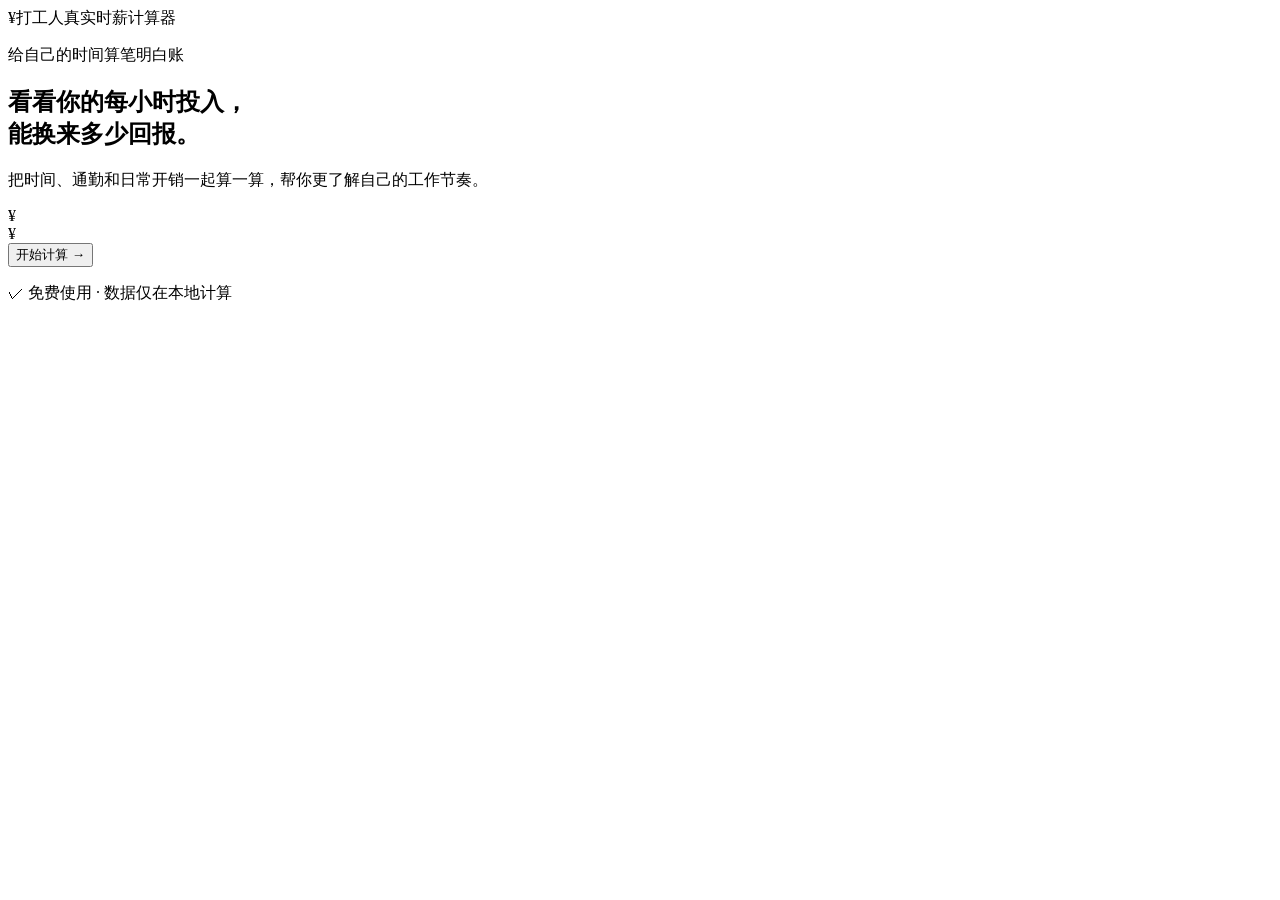
==== index.html @ e81038ea "Add files via upload" ====
<!doctype html>
<html lang="zh-CN">
  <head>
    <meta charset="UTF-8" />
    <meta name="viewport" content="width=device-width, initial-scale=1.0, viewport-fit=cover" />
    <meta name="theme-color" content="#f7f8f2" />
    <meta name="description" content="在当前设备浏览器内算一算你的每小时综合投入回报。" />
    <title>打工人真实时薪计算器</title>
    <link rel="stylesheet" href="assets/styles.css" />
    <link rel="stylesheet" href="assets/compatibility.css" />
  </head>
  <body>
    <main class="app-shell">
      <section class="view is-active home-view" data-view="home" aria-labelledby="home-title">
        <div class="brand-lockup"><span class="brand-mark" aria-hidden="true">¥</span><span>打工人真实时薪计算器</span></div>
        <div class="hero-copy">
          <p class="eyebrow">给自己的时间算笔明白账</p>
          <h1 id="home-title">看看你的每小时投入，<br />能换来多少回报。</h1>
          <p>把时间、通勤和日常开销一起算一算，帮你更了解自己的工作节奏。</p>
        </div>
        <div class="hero-graphic" aria-hidden="true">
          <div class="sun"></div><div class="coin coin-one">¥</div><div class="coin coin-two">¥</div>
          <div class="clock"><span></span><i></i></div><div class="plant"><b></b><b></b><b></b></div>
          <div class="desk"><span></span></div>
        </div>
        <div class="home-actions">
          <button class="button button-primary" type="button" data-action="start">开始计算 <span aria-hidden="true">→</span></button>
          <p class="privacy-note"><span aria-hidden="true">✓</span> 免费使用 · 数据仅在本地计算</p>
        </div>
      </section>

      <section class="view form-view" data-view="form" aria-labelledby="form-title" hidden>
        <header class="page-header"><button class="icon-button" type="button" data-action="home" aria-label="返回首页">←</button><p class="step">填写 6 项信息</p></header>
        <div class="page-intro"><p class="eyebrow">慢慢填，不着急</p><h1 id="form-title">先告诉我你的<br />工作情况</h1><p>所有数据都只在这台设备上计算。</p></div>
        <form id="calculator-form" novalidate>
          <div class="field-list">
            <label class="field"><span class="field-title">月收入</span><span class="input-wrap"><input name="monthlyIncome" type="number" min="0" max="100000" step="0.01" inputmode="decimal" value="3000" required /><em>元/月</em></span><small>按你想比较的税前或税后口径填写即可。</small><span class="field-error" data-error-for="monthlyIncome"></span></label>
            <label class="field"><span class="field-title">每月工作天数</span><span class="input-wrap"><input name="workDays" type="number" min="1" max="31" step="1" inputmode="numeric" value="22" required /><em>天/月</em></span><small>用于估算月度时间与按天支出。</small><span class="field-error" data-error-for="workDays"></span></label>
            <label class="field"><span class="field-title">每天工作时长</span><span class="input-wrap"><input name="dailyWorkHours" type="number" min="1" max="24" step="0.1" inputmode="decimal" value="8" required /><em>小时/天</em></span><small>只计算实际工作时间，不包括吃饭和休息。</small><span class="field-error" data-error-for="dailyWorkHours"></span></label>
            <label class="field"><span class="field-title">每天通勤时间</span><span class="input-wrap"><input name="dailyCommuteHours" type="number" min="0" max="10" step="0.1" inputmode="decimal" value="1" required /><em>小时/天</em></span><small>上下班往返总时间，可以填 0。</small><span class="field-error" data-error-for="dailyCommuteHours"></span></label>
            <label class="field"><span class="field-title">每天工作相关支出</span><span class="input-wrap"><input name="dailyWorkExpense" type="number" min="0" step="0.01" inputmode="decimal" value="20" required /><em>元/天</em></span><small>例如工作期间吃饭、交通、停车等。</small><span class="field-error" data-error-for="dailyWorkExpense"></span></label>
            <label class="field"><span class="field-title">每月住宿成本</span><span class="input-wrap"><input name="monthlyHousingCost" type="number" min="0" step="0.01" inputmode="decimal" value="500" required /><em>元/月</em></span><small>如住宿与工作无关，可以填写 0。</small><span class="field-error" data-error-for="monthlyHousingCost"></span></label>
          </div>
          <button class="button button-primary" type="submit">计算我的真实时薪 <span aria-hidden="true">→</span></button>
        </form>
      </section>

      <section class="view results-view" data-view="results" aria-labelledby="results-title" hidden>
        <header class="page-header"><button class="icon-button" type="button" data-action="form" aria-label="返回修改">←</button><p class="step">你的计算结果</p></header>
        <div class="results-intro"><p class="eyebrow">看见投入，也看见自己</p><h1 id="results-title">这是一份属于你的<br />投入参考</h1></div>
        <article class="hero-result"><p>每小时综合回报参考</p><strong data-result="comprehensiveHourlyRate">¥0.00</strong><span>/ 小时</span><div class="result-divider"></div><p class="hero-result-copy">按你填写的情况估算，你每投入一小时，综合回报约为 <b data-result="comprehensiveHourlyRateCopy">¥0.00 / 小时</b>。这份结果帮你看见时间和成本的投入，不定义你的价值。</p></article>
        <section class="tip-section" aria-label="参考提示"><span class="tip-icon" aria-hidden="true">✦</span><p data-result="message"></p><small>每一份工作都有不容易的地方。这是根据已填写数据生成的参考，不评价你的工作或选择。</small></section>
        <section class="metrics-section" aria-labelledby="metrics-title"><div class="section-heading"><h2 id="metrics-title">这笔账是这样算的</h2><span>按月估算</span></div><div class="metrics-grid">
          <article class="metric"><p>月收入</p><strong data-result="monthlyIncome"></strong></article><article class="metric"><p>实际工作时间</p><strong data-result="monthlyWorkHours"></strong></article>
          <article class="metric"><p>通勤时间</p><strong data-result="monthlyCommuteHours"></strong></article><article class="metric"><p>总投入时间</p><strong data-result="monthlyTotalHours"></strong></article>
          <article class="metric"><p>工作相关支出</p><strong data-result="monthlyWorkCost"></strong></article><article class="metric"><p>名义时薪</p><strong data-result="nominalHourlyRate"></strong></article>
          <article class="metric metric-highlight"><p>综合时薪</p><strong data-result="comprehensiveHourlyRateSmall"></strong></article>
        </div></section>
        <section class="yearly-insight"><span class="calendar-icon" aria-hidden="true">12</span><div><p>一年投入在工作上的时间</p><strong><span data-result="annualTotalHours"></span> 小时 · 约 <span data-result="equivalentDays"></span> 天</strong><small>如果把这些时间连续放在一起，大约相当于 <span data-result="equivalentDaysCopy"></span> 天。看见这些投入，也是在认真看见自己的努力。</small></div></section>
        <aside class="disclaimer">以上结果仅根据你填写的数据进行估算，不代表法律意义上的工资、劳动报酬或税务结果。本工具不会上传你的输入数据，计算在当前设备本地完成。</aside>
        <div class="result-actions"><button class="button button-secondary" type="button" data-action="form">重新计算</button><button class="button button-primary" type="button" data-action="share">分享我的结果 <span aria-hidden="true">↗</span></button></div><p class="share-status" aria-live="polite"></p>
      </section>
    </main>
    <script type="module" src="assets/app.js"></script>
  </body>
</html>
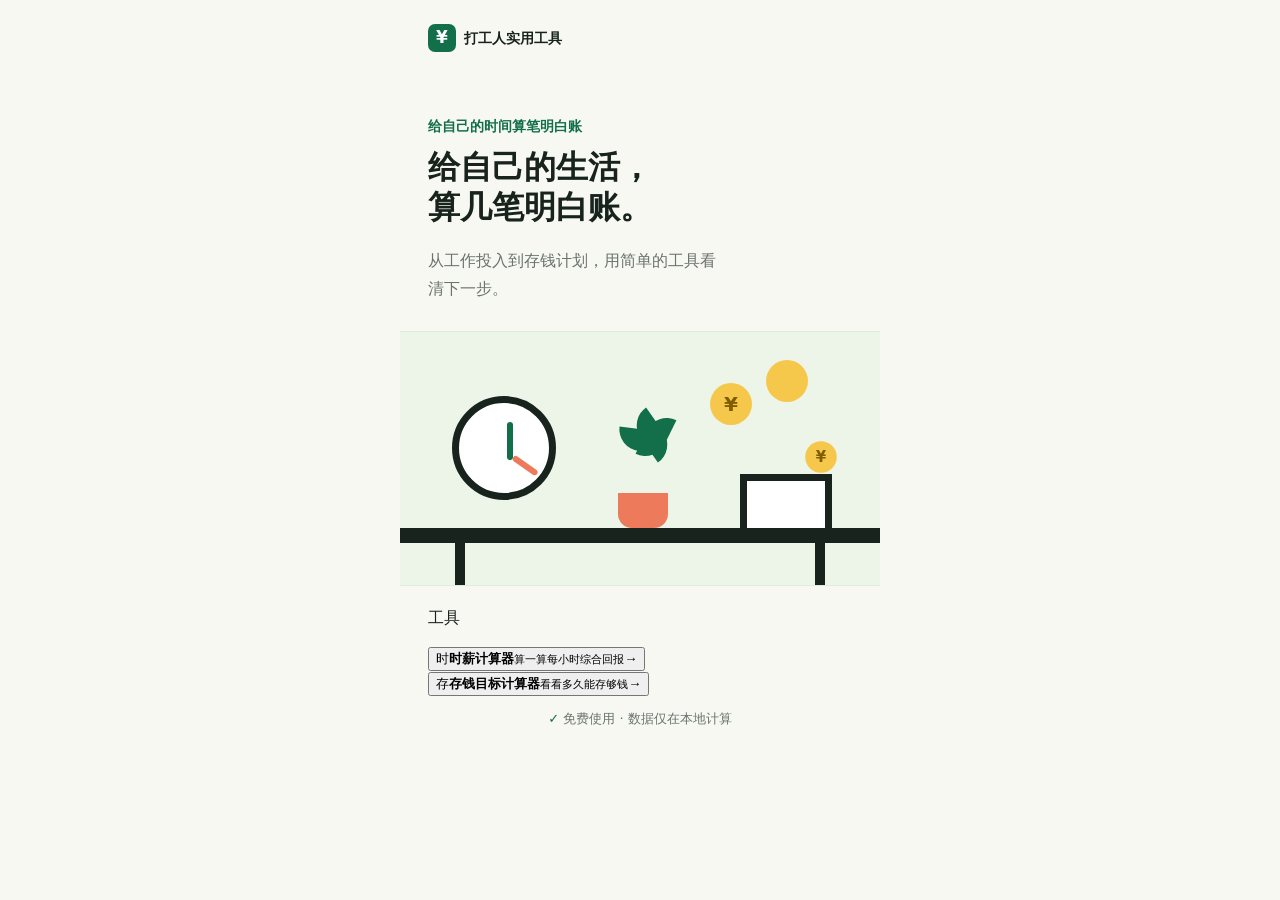
==== commit 20ec36b2: "Add files via upload" ====
--- a/index.html
+++ b/index.html
@@ -12,11 +12,11 @@
   <body>
     <main class="app-shell">
       <section class="view is-active home-view" data-view="home" aria-labelledby="home-title">
-        <div class="brand-lockup"><span class="brand-mark" aria-hidden="true">¥</span><span>打工人真实时薪计算器</span></div>
+        <div class="brand-lockup"><span class="brand-mark" aria-hidden="true">¥</span><span>打工人实用工具</span></div>
         <div class="hero-copy">
           <p class="eyebrow">给自己的时间算笔明白账</p>
-          <h1 id="home-title">看看你的每小时投入，<br />能换来多少回报。</h1>
-          <p>把时间、通勤和日常开销一起算一算，帮你更了解自己的工作节奏。</p>
+          <h1 id="home-title">给自己的生活，<br />算几笔明白账。</h1>
+          <p>从工作投入到存钱计划，用简单的工具看清下一步。</p>
         </div>
         <div class="hero-graphic" aria-hidden="true">
           <div class="sun"></div><div class="coin coin-one">¥</div><div class="coin coin-two">¥</div>
@@ -24,7 +24,11 @@
           <div class="desk"><span></span></div>
         </div>
         <div class="home-actions">
-          <button class="button button-primary" type="button" data-action="start">开始计算 <span aria-hidden="true">→</span></button>
+          <p class="tool-list-title">工具</p>
+          <div class="tool-list" aria-label="工具列表">
+            <button class="tool-entry" type="button" data-action="hourly-form"><span class="tool-entry-icon" aria-hidden="true">时</span><span><b>时薪计算器</b><small>算一算每小时综合回报</small></span><i aria-hidden="true">→</i></button>
+            <button class="tool-entry" type="button" data-action="savings-form"><span class="tool-entry-icon tool-entry-icon-savings" aria-hidden="true">存</span><span><b>存钱目标计算器</b><small>看看多久能存够钱</small></span><i aria-hidden="true">→</i></button>
+          </div>
           <p class="privacy-note"><span aria-hidden="true">✓</span> 免费使用 · 数据仅在本地计算</p>
         </div>
       </section>
@@ -60,6 +64,36 @@
         <aside class="disclaimer">以上结果仅根据你填写的数据进行估算，不代表法律意义上的工资、劳动报酬或税务结果。本工具不会上传你的输入数据，计算在当前设备本地完成。</aside>
         <div class="result-actions"><button class="button button-secondary" type="button" data-action="form">重新计算</button><button class="button button-primary" type="button" data-action="share">分享我的结果 <span aria-hidden="true">↗</span></button></div><p class="share-status" aria-live="polite"></p>
       </section>
+
+      <section class="view form-view" data-view="savings-form" aria-labelledby="savings-form-title" hidden>
+        <header class="page-header"><button class="icon-button" type="button" data-action="home" aria-label="返回首页">←</button><p class="step">填写 3 项信息</p></header>
+        <div class="page-intro"><p class="eyebrow">把目标拆成每个月</p><h1 id="savings-form-title">看看还要多久，<br />能存够这笔钱</h1><p>输入目标、已有存款和每月计划，结果会在这台设备上即时计算。</p></div>
+        <form id="savings-form" novalidate>
+          <div class="field-list">
+            <label class="field"><span class="field-title">目标金额</span><span class="input-wrap"><input name="targetAmount" type="number" min="0.01" step="0.01" inputmode="decimal" value="10000" required /><em>元</em></span><small>想为自己存下的总金额。</small><span class="field-error" data-savings-error-for="targetAmount"></span></label>
+            <label class="field"><span class="field-title">当前已有存款</span><span class="input-wrap"><input name="currentSavings" type="number" min="0" step="0.01" inputmode="decimal" value="3000" required /><em>元</em></span><small>已经为这个目标准备好的金额。</small><span class="field-error" data-savings-error-for="currentSavings"></span></label>
+            <label class="field"><span class="field-title">每月计划存入金额</span><span class="input-wrap"><input name="monthlyContribution" type="number" min="0.01" step="0.01" inputmode="decimal" value="2000" required /><em>元/月</em></span><small>按你觉得舒服、能长期坚持的计划填写。</small><span class="field-error" data-savings-error-for="monthlyContribution"></span></label>
+          </div>
+          <button class="button button-primary" type="submit">计算我的存钱计划 <span aria-hidden="true">→</span></button>
+        </form>
+      </section>
+
+      <section class="view results-view savings-results-view" data-view="savings-results" aria-labelledby="savings-results-title" hidden>
+        <header class="page-header"><button class="icon-button" type="button" data-action="savings-form" aria-label="返回修改">←</button><p class="step">你的存钱计划</p></header>
+        <div class="results-intro"><p class="eyebrow">目标正在变得清楚</p><h1 id="savings-results-title">每一笔存下的钱，<br />都在靠近目标</h1></div>
+        <article class="hero-result savings-hero-result" data-savings-state="in-progress">
+          <p>距离目标</p><strong data-savings-result="remainingAmount">¥0.00</strong>
+          <div class="result-divider"></div><p class="hero-result-copy" data-savings-result="summary">按照目前的计划，正在计算预计达成时间。</p>
+        </article>
+        <section class="savings-complete" data-savings-complete hidden><strong>恭喜，你已经达到存钱目标！</strong><p>现在可以为下一个想实现的目标继续规划。</p></section>
+        <section class="savings-progress" aria-labelledby="savings-progress-title"><div class="section-heading"><h2 id="savings-progress-title">存钱进度</h2><span data-savings-result="progressPercent">0%</span></div><div class="progress-track" role="progressbar" aria-valuemin="0" aria-valuemax="100" aria-valuenow="0" aria-label="存钱目标完成进度"><span class="progress-fill" data-savings-progress></span></div><p>当前存款 <b data-savings-result="currentSavings">¥0.00</b> / 目标 <b data-savings-result="targetAmount">¥0.00</b></p><small>已完成 <span data-savings-result="progressPercentCopy">0%</span></small></section>
+        <section class="metrics-section" aria-labelledby="savings-metrics-title"><div class="section-heading"><h2 id="savings-metrics-title">预计安排</h2><span>按月计算</span></div><div class="metrics-grid savings-metrics-grid">
+          <article class="metric"><p>预计还需</p><strong data-savings-result="estimatedMonths">0 个月</strong></article><article class="metric"><p>预计时间</p><strong data-savings-result="duration">0 年 0 个月</strong></article>
+          <article class="metric"><p>预计达成日期</p><strong data-savings-result="targetDate">--</strong></article><article class="metric"><p>最后一个月存入</p><strong data-savings-result="finalMonthAmount">¥0.00</strong></article>
+        </div></section>
+        <aside class="disclaimer">以上结果根据你填写的金额和每月计划进行估算，仅供个人规划参考。所有输入和计算都只在当前设备完成。</aside>
+        <div class="result-actions"><button class="button button-secondary" type="button" data-action="savings-form">修改计划</button><button class="button button-primary" type="button" data-action="home">查看其他工具 <span aria-hidden="true">→</span></button></div>
+      </section>
     </main>
     <script type="module" src="assets/app.js"></script>
   </body>
--- a/assets/styles.css
+++ b/assets/styles.css
@@ -0,0 +1 @@
+:root{--ink:#18231d;--muted:#6a746d;--paper:#f7f8f2;--surface:#fff;--line:#dfe5d9;--green:#136f4a;--green-dark:#0c5638;--mint:#dff1dc;--yellow:#f5c84b;--coral:#ee7a5c;--radius:8px}*{box-sizing:border-box}body{margin:0;background:var(--paper);color:var(--ink);font-family:"PingFang SC","Microsoft YaHei",system-ui,sans-serif;font-size:16px;letter-spacing:0;line-height:1.5}.app-shell{width:min(100%,480px);min-height:100dvh;margin:0 auto;background:var(--paper);overflow:hidden}.view{min-height:100dvh;padding:24px 20px 32px}.view[hidden]{display:none}.brand-lockup{display:flex;align-items:center;gap:8px;font-size:14px;font-weight:700}.brand-mark{display:grid;width:28px;height:28px;place-items:center;border-radius:7px;background:var(--green);color:#fff;font-size:17px}.hero-copy{margin-top:64px}.eyebrow{margin:0 0 10px;color:var(--green);font-size:14px;font-weight:700}h1{margin:0;font-size:32px;line-height:1.25;letter-spacing:0}h1+p,.page-intro>p:last-child{color:var(--muted);font-size:16px;line-height:1.75}.hero-copy>p:last-child{max-width:300px;margin:20px 0 0}.hero-graphic{position:relative;height:255px;margin:28px -20px 12px;overflow:hidden;background:#edf4e8;border-top:1px solid #e1ebdb;border-bottom:1px solid #e1ebdb}.sun{position:absolute;top:28px;right:72px;width:42px;height:42px;border-radius:50%;background:var(--yellow)}.clock{position:absolute;top:64px;left:52px;width:104px;height:104px;border:7px solid var(--ink);border-radius:50%;background:#fff}.clock span,.clock i{position:absolute;display:block;left:48px;top:19px;width:6px;height:38px;border-radius:5px;background:var(--green);transform-origin:3px 33px}.clock i{height:29px;background:var(--coral);transform:rotate(125deg)}.coin{position:absolute;display:grid;place-items:center;width:42px;height:42px;border-radius:50%;background:var(--yellow);color:#7f5d00;font-size:20px;font-weight:800}.coin-one{top:51px;right:128px}.coin-two{top:104px;right:38px;transform:scale(.75)}.desk{position:absolute;bottom:42px;left:0;width:100%;height:15px;background:var(--ink)}.desk:before,.desk:after{content:"";position:absolute;top:15px;width:10px;height:64px;background:var(--ink)}.desk:before{left:55px}.desk:after{right:55px}.desk span{position:absolute;right:48px;bottom:15px;width:92px;height:54px;border:7px solid var(--ink);border-bottom:0;background:#fff}.plant{position:absolute;bottom:57px;left:218px;width:50px;height:86px;border-bottom:35px solid var(--coral);border-radius:0 0 14px 14px}.plant b{position:absolute;bottom:32px;left:23px;width:22px;height:52px;border-radius:22px 0 22px 0;background:var(--green);transform:rotate(-35deg)}.plant b:nth-child(2){height:42px;left:10px;transform:rotate(-83deg)}.plant b:nth-child(3){height:48px;left:27px;transform:rotate(26deg)}.home-actions{margin-top:20px}.button{width:100%;min-height:52px;border:0;border-radius:8px;padding:12px 18px;font:inherit;font-weight:700;cursor:pointer}.button-primary{display:flex;align-items:center;justify-content:space-between;background:var(--green);color:#fff;box-shadow:0 6px 0 var(--green-dark)}.button-primary:active{transform:translateY(3px);box-shadow:0 3px 0 var(--green-dark)}.button-secondary{border:1px solid #b8c6b9;background:transparent;color:var(--green)}.privacy-note{text-align:center;color:var(--muted);font-size:13px}.privacy-note span{color:var(--green);font-weight:800}.page-header{display:flex;align-items:center;justify-content:space-between}.icon-button{display:grid;width:44px;height:44px;place-items:center;border:1px solid var(--line);border-radius:8px;background:#fff;color:var(--ink);font-size:24px}.step{margin:0;color:var(--muted);font-size:14px}.page-intro,.results-intro{margin:32px 0 28px}.field-list{display:grid;gap:14px}.field{display:block;border:1px solid var(--line);border-radius:8px;background:var(--surface);padding:15px}.field-title{display:block;font-size:16px;font-weight:700}.input-wrap{display:flex;align-items:center;margin:8px 0 5px;border-bottom:1px solid #cad5ca}.input-wrap:focus-within{border-color:var(--green)}input{width:100%;border:0;outline:0;background:transparent;color:var(--ink);font:700 24px/1.5 inherit;min-width:0}input::-webkit-outer-spin-button,input::-webkit-inner-spin-button{-webkit-appearance:none;margin:0}.input-wrap em{flex:0 0 auto;color:var(--muted);font-size:14px;font-style:normal}.field small{display:block;color:var(--muted);font-size:12px;line-height:1.5}.field-error{display:none;margin-top:5px;color:#b24731;font-size:12px}.field.has-error{border-color:#d96a54}.field.has-error .field-error{display:block}form>.button{margin-top:26px}.hero-result{border:1px solid #bcd9b9;border-radius:8px;background:var(--mint);padding:23px 20px}.hero-result>p{margin:0;color:#34543e;font-size:14px}.hero-result strong{display:inline-block;margin-top:7px;color:var(--green);font-size:42px;line-height:1.15;letter-spacing:0}.hero-result>span{color:#34543e;font-weight:700}.result-divider{height:1px;margin:18px 0;background:#bcd9b9}.hero-result .hero-result-copy{color:#47614d;line-height:1.65}.tip-section{position:relative;margin:20px 0;padding:16px 16px 16px 50px;border-left:3px solid var(--yellow);background:#fff9e9}.tip-icon{position:absolute;left:17px;color:#bc8f10;font-size:21px}.tip-section p{margin:0 0 5px;font-weight:700}.tip-section small{color:var(--muted);font-size:12px;line-height:1.55}.metrics-section{margin-top:30px}.section-heading{display:flex;align-items:baseline;justify-content:space-between;margin-bottom:12px}.section-heading h2{margin:0;font-size:18px}.section-heading span{color:var(--muted);font-size:12px}.metrics-grid{display:grid;grid-template-columns:1fr 1fr;gap:10px}.metric{min-height:88px;border:1px solid var(--line);border-radius:8px;background:#fff;padding:13px}.metric p{margin:0;color:var(--muted);font-size:12px}.metric strong{display:block;margin-top:6px;font-size:18px}.metric-highlight{background:var(--green);border-color:var(--green);grid-column:span 2}.metric-highlight p,.metric-highlight strong{color:#fff}.yearly-insight{display:flex;gap:14px;margin-top:22px;padding:17px;border-radius:8px;background:#fff;border:1px solid var(--line)}.calendar-icon{display:grid;flex:0 0 40px;height:40px;place-items:center;border-radius:6px;background:var(--coral);color:#fff;font-weight:800;font-size:13px}.yearly-insight p,.yearly-insight small{margin:0;color:var(--muted);font-size:12px}.yearly-insight strong{display:block;margin:4px 0;font-size:18px}.yearly-insight small{line-height:1.55}.disclaimer{margin-top:18px;color:#78817b;font-size:12px;line-height:1.65}.result-actions{display:grid;grid-template-columns:1fr 1.4fr;gap:10px;margin-top:25px}.share-status{min-height:20px;margin:12px 0 0;color:var(--green);font-size:13px;text-align:center}@media(min-width:430px){.view{padding-left:28px;padding-right:28px}.hero-graphic{margin-left:-28px;margin-right:-28px}}
--- a/assets/compatibility.css
+++ b/assets/compatibility.css
@@ -0,0 +1 @@
+html{-webkit-text-size-adjust:100%;text-size-adjust:100%}.app-shell,.view{min-height:100vh}@supports (height:100dvh){.app-shell,.view{min-height:100dvh}}
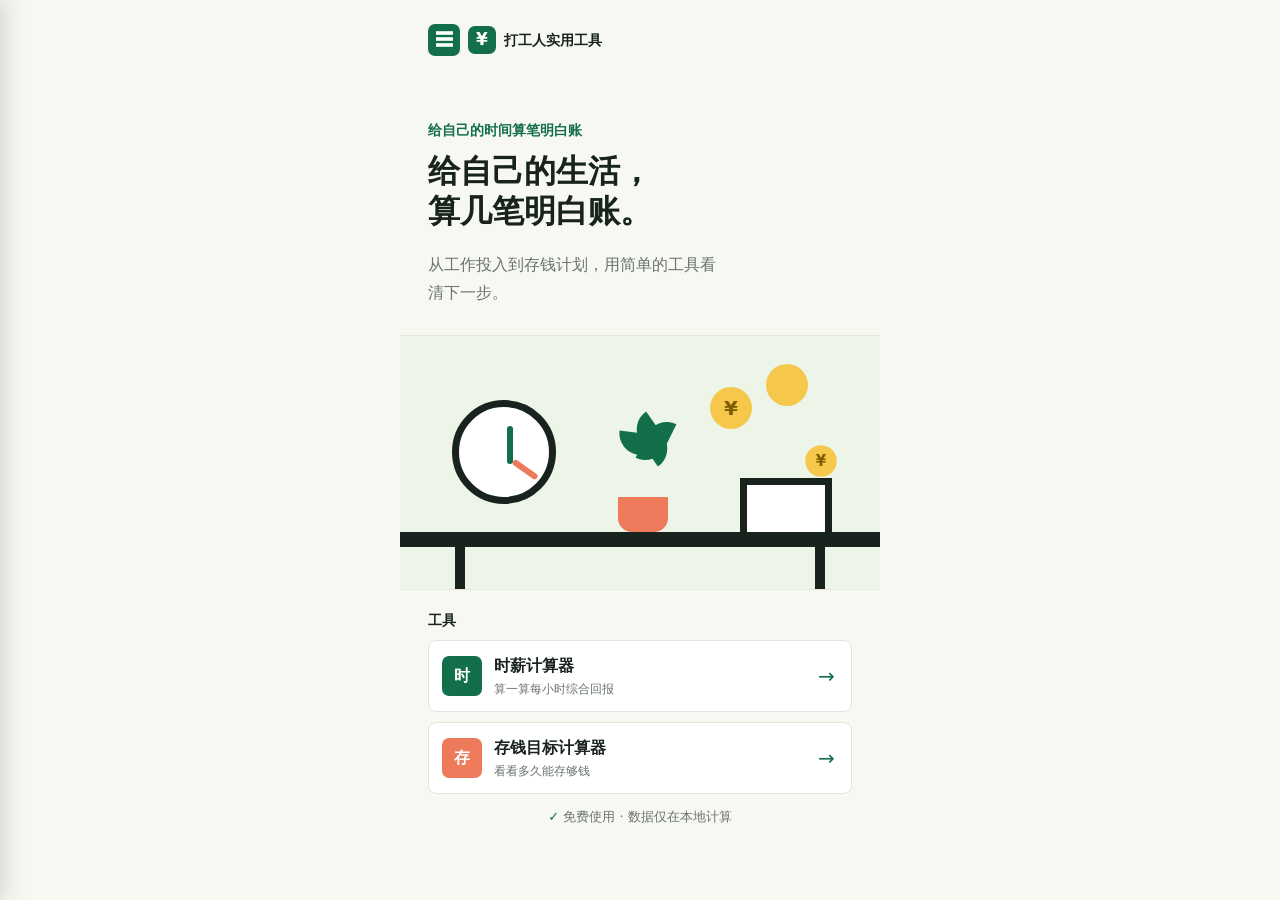
==== commit 401ffe05: "Add files via upload" ====
--- a/index.html
+++ b/index.html
@@ -8,11 +8,12 @@
     <title>打工人真实时薪计算器</title>
     <link rel="stylesheet" href="assets/styles.css" />
     <link rel="stylesheet" href="assets/compatibility.css" />
+    <link rel="stylesheet" href="assets/drawer.css" />
   </head>
   <body>
     <main class="app-shell">
       <section class="view is-active home-view" data-view="home" aria-labelledby="home-title">
-        <div class="brand-lockup"><span class="brand-mark" aria-hidden="true">¥</span><span>打工人实用工具</span></div>
+        <div class="brand-lockup"><button class="drawer-button" type="button" data-action="drawer-open" aria-label="打开工具栏" aria-expanded="false">☰</button><span class="brand-mark" aria-hidden="true">¥</span><span>打工人实用工具</span></div>
         <div class="hero-copy">
           <p class="eyebrow">给自己的时间算笔明白账</p>
           <h1 id="home-title">给自己的生活，<br />算几笔明白账。</h1>
@@ -34,7 +35,7 @@
       </section>
 
       <section class="view form-view" data-view="form" aria-labelledby="form-title" hidden>
-        <header class="page-header"><button class="icon-button" type="button" data-action="home" aria-label="返回首页">←</button><p class="step">填写 6 项信息</p></header>
+        <header class="page-header"><button class="icon-button" type="button" data-action="drawer-open" aria-label="打开工具栏" aria-expanded="false">☰</button><p class="step">填写 6 项信息</p></header>
         <div class="page-intro"><p class="eyebrow">慢慢填，不着急</p><h1 id="form-title">先告诉我你的<br />工作情况</h1><p>所有数据都只在这台设备上计算。</p></div>
         <form id="calculator-form" novalidate>
           <div class="field-list">
@@ -50,7 +51,7 @@
       </section>
 
       <section class="view results-view" data-view="results" aria-labelledby="results-title" hidden>
-        <header class="page-header"><button class="icon-button" type="button" data-action="form" aria-label="返回修改">←</button><p class="step">你的计算结果</p></header>
+        <header class="page-header"><button class="icon-button" type="button" data-action="drawer-open" aria-label="打开工具栏" aria-expanded="false">☰</button><p class="step">你的计算结果</p></header>
         <div class="results-intro"><p class="eyebrow">看见投入，也看见自己</p><h1 id="results-title">这是一份属于你的<br />投入参考</h1></div>
         <article class="hero-result"><p>每小时综合回报参考</p><strong data-result="comprehensiveHourlyRate">¥0.00</strong><span>/ 小时</span><div class="result-divider"></div><p class="hero-result-copy">按你填写的情况估算，你每投入一小时，综合回报约为 <b data-result="comprehensiveHourlyRateCopy">¥0.00 / 小时</b>。这份结果帮你看见时间和成本的投入，不定义你的价值。</p></article>
         <section class="tip-section" aria-label="参考提示"><span class="tip-icon" aria-hidden="true">✦</span><p data-result="message"></p><small>每一份工作都有不容易的地方。这是根据已填写数据生成的参考，不评价你的工作或选择。</small></section>
@@ -66,7 +67,7 @@
       </section>
 
       <section class="view form-view" data-view="savings-form" aria-labelledby="savings-form-title" hidden>
-        <header class="page-header"><button class="icon-button" type="button" data-action="home" aria-label="返回首页">←</button><p class="step">填写 3 项信息</p></header>
+        <header class="page-header"><button class="icon-button" type="button" data-action="drawer-open" aria-label="打开工具栏" aria-expanded="false">☰</button><p class="step">填写 3 项信息</p></header>
         <div class="page-intro"><p class="eyebrow">把目标拆成每个月</p><h1 id="savings-form-title">看看还要多久，<br />能存够这笔钱</h1><p>输入目标、已有存款和每月计划，结果会在这台设备上即时计算。</p></div>
         <form id="savings-form" novalidate>
           <div class="field-list">
@@ -79,7 +80,7 @@
       </section>
 
       <section class="view results-view savings-results-view" data-view="savings-results" aria-labelledby="savings-results-title" hidden>
-        <header class="page-header"><button class="icon-button" type="button" data-action="savings-form" aria-label="返回修改">←</button><p class="step">你的存钱计划</p></header>
+        <header class="page-header"><button class="icon-button" type="button" data-action="drawer-open" aria-label="打开工具栏" aria-expanded="false">☰</button><p class="step">你的存钱计划</p></header>
         <div class="results-intro"><p class="eyebrow">目标正在变得清楚</p><h1 id="savings-results-title">每一笔存下的钱，<br />都在靠近目标</h1></div>
         <article class="hero-result savings-hero-result" data-savings-state="in-progress">
           <p>距离目标</p><strong data-savings-result="remainingAmount">¥0.00</strong>
@@ -95,6 +96,14 @@
         <div class="result-actions"><button class="button button-secondary" type="button" data-action="savings-form">修改计划</button><button class="button button-primary" type="button" data-action="home">查看其他工具 <span aria-hidden="true">→</span></button></div>
       </section>
     </main>
+    <div class="drawer-backdrop" id="drawer-backdrop" data-action="drawer-close" hidden></div>
+    <aside class="tool-drawer" id="tool-drawer" aria-hidden="true" aria-label="工具栏">
+      <div class="drawer-heading"><strong>工具</strong><button class="icon-button" type="button" data-action="drawer-close" aria-label="关闭工具栏">×</button></div>
+      <nav class="drawer-tools" aria-label="工具导航">
+        <button class="drawer-tool" type="button" data-action="hourly-form" data-drawer-tool="hourly"><span class="tool-entry-icon" aria-hidden="true">时</span><span><b>时薪计算器</b><small>算一算每小时综合回报</small></span></button>
+        <button class="drawer-tool" type="button" data-action="savings-form" data-drawer-tool="savings"><span class="tool-entry-icon tool-entry-icon-savings" aria-hidden="true">存</span><span><b>存钱目标计算器</b><small>看看多久能存够钱</small></span></button>
+      </nav>
+    </aside>
     <script type="module" src="assets/app.js"></script>
   </body>
 </html>
--- a/assets/styles.css
+++ b/assets/styles.css
@@ -1 +1 @@
-:root{--ink:#18231d;--muted:#6a746d;--paper:#f7f8f2;--surface:#fff;--line:#dfe5d9;--green:#136f4a;--green-dark:#0c5638;--mint:#dff1dc;--yellow:#f5c84b;--coral:#ee7a5c;--radius:8px}*{box-sizing:border-box}body{margin:0;background:var(--paper);color:var(--ink);font-family:"PingFang SC","Microsoft YaHei",system-ui,sans-serif;font-size:16px;letter-spacing:0;line-height:1.5}.app-shell{width:min(100%,480px);min-height:100dvh;margin:0 auto;background:var(--paper);overflow:hidden}.view{min-height:100dvh;padding:24px 20px 32px}.view[hidden]{display:none}.brand-lockup{display:flex;align-items:center;gap:8px;font-size:14px;font-weight:700}.brand-mark{display:grid;width:28px;height:28px;place-items:center;border-radius:7px;background:var(--green);color:#fff;font-size:17px}.hero-copy{margin-top:64px}.eyebrow{margin:0 0 10px;color:var(--green);font-size:14px;font-weight:700}h1{margin:0;font-size:32px;line-height:1.25;letter-spacing:0}h1+p,.page-intro>p:last-child{color:var(--muted);font-size:16px;line-height:1.75}.hero-copy>p:last-child{max-width:300px;margin:20px 0 0}.hero-graphic{position:relative;height:255px;margin:28px -20px 12px;overflow:hidden;background:#edf4e8;border-top:1px solid #e1ebdb;border-bottom:1px solid #e1ebdb}.sun{position:absolute;top:28px;right:72px;width:42px;height:42px;border-radius:50%;background:var(--yellow)}.clock{position:absolute;top:64px;left:52px;width:104px;height:104px;border:7px solid var(--ink);border-radius:50%;background:#fff}.clock span,.clock i{position:absolute;display:block;left:48px;top:19px;width:6px;height:38px;border-radius:5px;background:var(--green);transform-origin:3px 33px}.clock i{height:29px;background:var(--coral);transform:rotate(125deg)}.coin{position:absolute;display:grid;place-items:center;width:42px;height:42px;border-radius:50%;background:var(--yellow);color:#7f5d00;font-size:20px;font-weight:800}.coin-one{top:51px;right:128px}.coin-two{top:104px;right:38px;transform:scale(.75)}.desk{position:absolute;bottom:42px;left:0;width:100%;height:15px;background:var(--ink)}.desk:before,.desk:after{content:"";position:absolute;top:15px;width:10px;height:64px;background:var(--ink)}.desk:before{left:55px}.desk:after{right:55px}.desk span{position:absolute;right:48px;bottom:15px;width:92px;height:54px;border:7px solid var(--ink);border-bottom:0;background:#fff}.plant{position:absolute;bottom:57px;left:218px;width:50px;height:86px;border-bottom:35px solid var(--coral);border-radius:0 0 14px 14px}.plant b{position:absolute;bottom:32px;left:23px;width:22px;height:52px;border-radius:22px 0 22px 0;background:var(--green);transform:rotate(-35deg)}.plant b:nth-child(2){height:42px;left:10px;transform:rotate(-83deg)}.plant b:nth-child(3){height:48px;left:27px;transform:rotate(26deg)}.home-actions{margin-top:20px}.button{width:100%;min-height:52px;border:0;border-radius:8px;padding:12px 18px;font:inherit;font-weight:700;cursor:pointer}.button-primary{display:flex;align-items:center;justify-content:space-between;background:var(--green);color:#fff;box-shadow:0 6px 0 var(--green-dark)}.button-primary:active{transform:translateY(3px);box-shadow:0 3px 0 var(--green-dark)}.button-secondary{border:1px solid #b8c6b9;background:transparent;color:var(--green)}.privacy-note{text-align:center;color:var(--muted);font-size:13px}.privacy-note span{color:var(--green);font-weight:800}.page-header{display:flex;align-items:center;justify-content:space-between}.icon-button{display:grid;width:44px;height:44px;place-items:center;border:1px solid var(--line);border-radius:8px;background:#fff;color:var(--ink);font-size:24px}.step{margin:0;color:var(--muted);font-size:14px}.page-intro,.results-intro{margin:32px 0 28px}.field-list{display:grid;gap:14px}.field{display:block;border:1px solid var(--line);border-radius:8px;background:var(--surface);padding:15px}.field-title{display:block;font-size:16px;font-weight:700}.input-wrap{display:flex;align-items:center;margin:8px 0 5px;border-bottom:1px solid #cad5ca}.input-wrap:focus-within{border-color:var(--green)}input{width:100%;border:0;outline:0;background:transparent;color:var(--ink);font:700 24px/1.5 inherit;min-width:0}input::-webkit-outer-spin-button,input::-webkit-inner-spin-button{-webkit-appearance:none;margin:0}.input-wrap em{flex:0 0 auto;color:var(--muted);font-size:14px;font-style:normal}.field small{display:block;color:var(--muted);font-size:12px;line-height:1.5}.field-error{display:none;margin-top:5px;color:#b24731;font-size:12px}.field.has-error{border-color:#d96a54}.field.has-error .field-error{display:block}form>.button{margin-top:26px}.hero-result{border:1px solid #bcd9b9;border-radius:8px;background:var(--mint);padding:23px 20px}.hero-result>p{margin:0;color:#34543e;font-size:14px}.hero-result strong{display:inline-block;margin-top:7px;color:var(--green);font-size:42px;line-height:1.15;letter-spacing:0}.hero-result>span{color:#34543e;font-weight:700}.result-divider{height:1px;margin:18px 0;background:#bcd9b9}.hero-result .hero-result-copy{color:#47614d;line-height:1.65}.tip-section{position:relative;margin:20px 0;padding:16px 16px 16px 50px;border-left:3px solid var(--yellow);background:#fff9e9}.tip-icon{position:absolute;left:17px;color:#bc8f10;font-size:21px}.tip-section p{margin:0 0 5px;font-weight:700}.tip-section small{color:var(--muted);font-size:12px;line-height:1.55}.metrics-section{margin-top:30px}.section-heading{display:flex;align-items:baseline;justify-content:space-between;margin-bottom:12px}.section-heading h2{margin:0;font-size:18px}.section-heading span{color:var(--muted);font-size:12px}.metrics-grid{display:grid;grid-template-columns:1fr 1fr;gap:10px}.metric{min-height:88px;border:1px solid var(--line);border-radius:8px;background:#fff;padding:13px}.metric p{margin:0;color:var(--muted);font-size:12px}.metric strong{display:block;margin-top:6px;font-size:18px}.metric-highlight{background:var(--green);border-color:var(--green);grid-column:span 2}.metric-highlight p,.metric-highlight strong{color:#fff}.yearly-insight{display:flex;gap:14px;margin-top:22px;padding:17px;border-radius:8px;background:#fff;border:1px solid var(--line)}.calendar-icon{display:grid;flex:0 0 40px;height:40px;place-items:center;border-radius:6px;background:var(--coral);color:#fff;font-weight:800;font-size:13px}.yearly-insight p,.yearly-insight small{margin:0;color:var(--muted);font-size:12px}.yearly-insight strong{display:block;margin:4px 0;font-size:18px}.yearly-insight small{line-height:1.55}.disclaimer{margin-top:18px;color:#78817b;font-size:12px;line-height:1.65}.result-actions{display:grid;grid-template-columns:1fr 1.4fr;gap:10px;margin-top:25px}.share-status{min-height:20px;margin:12px 0 0;color:var(--green);font-size:13px;text-align:center}@media(min-width:430px){.view{padding-left:28px;padding-right:28px}.hero-graphic{margin-left:-28px;margin-right:-28px}}
+:root{--ink:#18231d;--muted:#6a746d;--paper:#f7f8f2;--surface:#fff;--line:#dfe5d9;--green:#136f4a;--green-dark:#0c5638;--mint:#dff1dc;--yellow:#f5c84b;--coral:#ee7a5c;--radius:8px}*{box-sizing:border-box}body{margin:0;background:var(--paper);color:var(--ink);font-family:"PingFang SC","Microsoft YaHei",system-ui,sans-serif;font-size:16px;letter-spacing:0;line-height:1.5}.app-shell{width:min(100%,480px);min-height:100dvh;margin:0 auto;background:var(--paper);overflow:hidden}.view{min-height:100dvh;padding:24px 20px 32px}.view[hidden]{display:none}.brand-lockup{display:flex;align-items:center;gap:8px;font-size:14px;font-weight:700}.brand-mark{display:grid;width:28px;height:28px;place-items:center;border-radius:7px;background:var(--green);color:#fff;font-size:17px}.hero-copy{margin-top:64px}.eyebrow{margin:0 0 10px;color:var(--green);font-size:14px;font-weight:700}h1{margin:0;font-size:32px;line-height:1.25;letter-spacing:0}h1+p,.page-intro>p:last-child{color:var(--muted);font-size:16px;line-height:1.75}.hero-copy>p:last-child{max-width:300px;margin:20px 0 0}.hero-graphic{position:relative;height:255px;margin:28px -20px 12px;overflow:hidden;background:#edf4e8;border-top:1px solid #e1ebdb;border-bottom:1px solid #e1ebdb}.sun{position:absolute;top:28px;right:72px;width:42px;height:42px;border-radius:50%;background:var(--yellow)}.clock{position:absolute;top:64px;left:52px;width:104px;height:104px;border:7px solid var(--ink);border-radius:50%;background:#fff}.clock span,.clock i{position:absolute;display:block;left:48px;top:19px;width:6px;height:38px;border-radius:5px;background:var(--green);transform-origin:3px 33px}.clock i{height:29px;background:var(--coral);transform:rotate(125deg)}.coin{position:absolute;display:grid;place-items:center;width:42px;height:42px;border-radius:50%;background:var(--yellow);color:#7f5d00;font-size:20px;font-weight:800}.coin-one{top:51px;right:128px}.coin-two{top:104px;right:38px;transform:scale(.75)}.desk{position:absolute;bottom:42px;left:0;width:100%;height:15px;background:var(--ink)}.desk:before,.desk:after{content:"";position:absolute;top:15px;width:10px;height:64px;background:var(--ink)}.desk:before{left:55px}.desk:after{right:55px}.desk span{position:absolute;right:48px;bottom:15px;width:92px;height:54px;border:7px solid var(--ink);border-bottom:0;background:#fff}.plant{position:absolute;bottom:57px;left:218px;width:50px;height:86px;border-bottom:35px solid var(--coral);border-radius:0 0 14px 14px}.plant b{position:absolute;bottom:32px;left:23px;width:22px;height:52px;border-radius:22px 0 22px 0;background:var(--green);transform:rotate(-35deg)}.plant b:nth-child(2){height:42px;left:10px;transform:rotate(-83deg)}.plant b:nth-child(3){height:48px;left:27px;transform:rotate(26deg)}.home-actions{margin-top:20px}.tool-list-title{margin:0 0 9px;font-size:14px;font-weight:700}.tool-list{display:grid;gap:10px}.tool-entry{display:grid;grid-template-columns:40px minmax(0,1fr) 20px;align-items:center;gap:12px;width:100%;border:1px solid var(--line);border-radius:8px;background:var(--surface);padding:13px;text-align:left;color:var(--ink);font:inherit;cursor:pointer}.tool-entry:active{transform:translateY(1px)}.tool-entry-icon{display:grid;width:40px;height:40px;place-items:center;border-radius:7px;background:var(--green);color:#fff;font-weight:800}.tool-entry-icon-savings{background:var(--coral)}.tool-entry b,.tool-entry small{display:block}.tool-entry b{font-size:16px}.tool-entry small{margin-top:2px;color:var(--muted);font-size:12px}.tool-entry i{color:var(--green);font-size:20px;font-style:normal}.button{width:100%;min-height:52px;border:0;border-radius:8px;padding:12px 18px;font:inherit;font-weight:700;cursor:pointer}.button-primary{display:flex;align-items:center;justify-content:space-between;background:var(--green);color:#fff;box-shadow:0 6px 0 var(--green-dark)}.button-primary:active{transform:translateY(3px);box-shadow:0 3px 0 var(--green-dark)}.button-secondary{border:1px solid #b8c6b9;background:transparent;color:var(--green)}.privacy-note{text-align:center;color:var(--muted);font-size:13px}.privacy-note span{color:var(--green);font-weight:800}.page-header{display:flex;align-items:center;justify-content:space-between}.icon-button{display:grid;width:44px;height:44px;place-items:center;border:1px solid var(--line);border-radius:8px;background:#fff;color:var(--ink);font-size:24px}.step{margin:0;color:var(--muted);font-size:14px}.page-intro,.results-intro{margin:32px 0 28px}.field-list{display:grid;gap:14px}.field{display:block;border:1px solid var(--line);border-radius:8px;background:var(--surface);padding:15px}.field-title{display:block;font-size:16px;font-weight:700}.input-wrap{display:flex;align-items:center;margin:8px 0 5px;border-bottom:1px solid #cad5ca}.input-wrap:focus-within{border-color:var(--green)}input{width:100%;border:0;outline:0;background:transparent;color:var(--ink);font:700 24px/1.5 inherit;min-width:0}input::-webkit-outer-spin-button,input::-webkit-inner-spin-button{-webkit-appearance:none;margin:0}.input-wrap em{flex:0 0 auto;color:var(--muted);font-size:14px;font-style:normal}.field small{display:block;color:var(--muted);font-size:12px;line-height:1.5}.field-error{display:none;margin-top:5px;color:#b24731;font-size:12px}.field.has-error{border-color:#d96a54}.field.has-error .field-error{display:block}form>.button{margin-top:26px}.hero-result{border:1px solid #bcd9b9;border-radius:8px;background:var(--mint);padding:23px 20px}.hero-result>p{margin:0;color:#34543e;font-size:14px}.hero-result strong{display:inline-block;margin-top:7px;color:var(--green);font-size:42px;line-height:1.15;letter-spacing:0}.hero-result>span{color:#34543e;font-weight:700}.result-divider{height:1px;margin:18px 0;background:#bcd9b9}.hero-result .hero-result-copy{color:#47614d;line-height:1.65}.tip-section{position:relative;margin:20px 0;padding:16px 16px 16px 50px;border-left:3px solid var(--yellow);background:#fff9e9}.tip-icon{position:absolute;left:17px;color:#bc8f10;font-size:21px}.tip-section p{margin:0 0 5px;font-weight:700}.tip-section small{color:var(--muted);font-size:12px;line-height:1.55}.metrics-section{margin-top:30px}.section-heading{display:flex;align-items:baseline;justify-content:space-between;margin-bottom:12px}.section-heading h2{margin:0;font-size:18px}.section-heading span{color:var(--muted);font-size:12px}.metrics-grid{display:grid;grid-template-columns:1fr 1fr;gap:10px}.metric{min-height:88px;border:1px solid var(--line);border-radius:8px;background:#fff;padding:13px}.metric p{margin:0;color:var(--muted);font-size:12px}.metric strong{display:block;margin-top:6px;font-size:18px}.metric-highlight{background:var(--green);border-color:var(--green);grid-column:span 2}.metric-highlight p,.metric-highlight strong{color:#fff}.yearly-insight{display:flex;gap:14px;margin-top:22px;padding:17px;border-radius:8px;background:#fff;border:1px solid var(--line)}.calendar-icon{display:grid;flex:0 0 40px;height:40px;place-items:center;border-radius:6px;background:var(--coral);color:#fff;font-weight:800;font-size:13px}.yearly-insight p,.yearly-insight small{margin:0;color:var(--muted);font-size:12px}.yearly-insight strong{display:block;margin:4px 0;font-size:18px}.yearly-insight small{line-height:1.55}.savings-complete{margin-bottom:20px;border:1px solid #bcd9b9;border-radius:8px;background:var(--mint);padding:22px 20px}.savings-complete strong{color:var(--green);font-size:22px}.savings-complete p{margin:8px 0 0;color:#47614d}.savings-progress{margin-top:22px;padding:16px;border:1px solid var(--line);border-radius:8px;background:var(--surface)}.savings-progress p{margin:11px 0 3px;font-size:14px}.savings-progress p b{font-weight:700}.savings-progress small{color:var(--muted);font-size:12px}.progress-track{height:12px;overflow:hidden;border-radius:6px;background:#e2e9e1}.progress-fill{display:block;width:0;height:100%;border-radius:inherit;background:var(--green);transition:width .2s ease}.savings-metrics-grid .metric strong{font-size:16px}.disclaimer{margin-top:18px;color:#78817b;font-size:12px;line-height:1.65}.result-actions{display:grid;grid-template-columns:1fr 1.4fr;gap:10px;margin-top:25px}.share-status{min-height:20px;margin:12px 0 0;color:var(--green);font-size:13px;text-align:center}@media(min-width:430px){.view{padding-left:28px;padding-right:28px}.hero-graphic{margin-left:-28px;margin-right:-28px}}
--- a/assets/drawer.css
+++ b/assets/drawer.css
@@ -0,0 +1 @@
+body.drawer-open{overflow:hidden}.drawer-button{display:grid;width:32px;height:32px;place-items:center;border:0;border-radius:7px;background:var(--green);color:#fff;font:700 18px/1 sans-serif;cursor:pointer}.drawer-backdrop{position:fixed;inset:0;z-index:20;background:rgba(24,35,29,.42)}.tool-drawer{position:fixed;z-index:21;top:0;bottom:0;left:0;width:min(86vw,320px);padding:20px;background:var(--paper);box-shadow:8px 0 24px rgba(24,35,29,.2);transform:translateX(-102%);transition:transform .2s ease}.tool-drawer.is-open{transform:translateX(0)}.drawer-heading{display:flex;align-items:center;justify-content:space-between;margin-bottom:26px;font-size:20px}.drawer-heading .icon-button{width:38px;height:38px;font-size:24px}.drawer-tools{display:grid;gap:10px}.drawer-tool{display:grid;grid-template-columns:40px minmax(0,1fr);align-items:center;gap:12px;width:100%;border:1px solid var(--line);border-radius:8px;background:#fff;padding:13px;text-align:left;color:var(--ink);font:inherit;cursor:pointer}.drawer-tool b,.drawer-tool small{display:block}.drawer-tool small{margin-top:2px;color:var(--muted);font-size:12px}.drawer-tool.is-current{border-color:var(--green);background:var(--mint)}.drawer-tool.is-current b{color:var(--green)}
